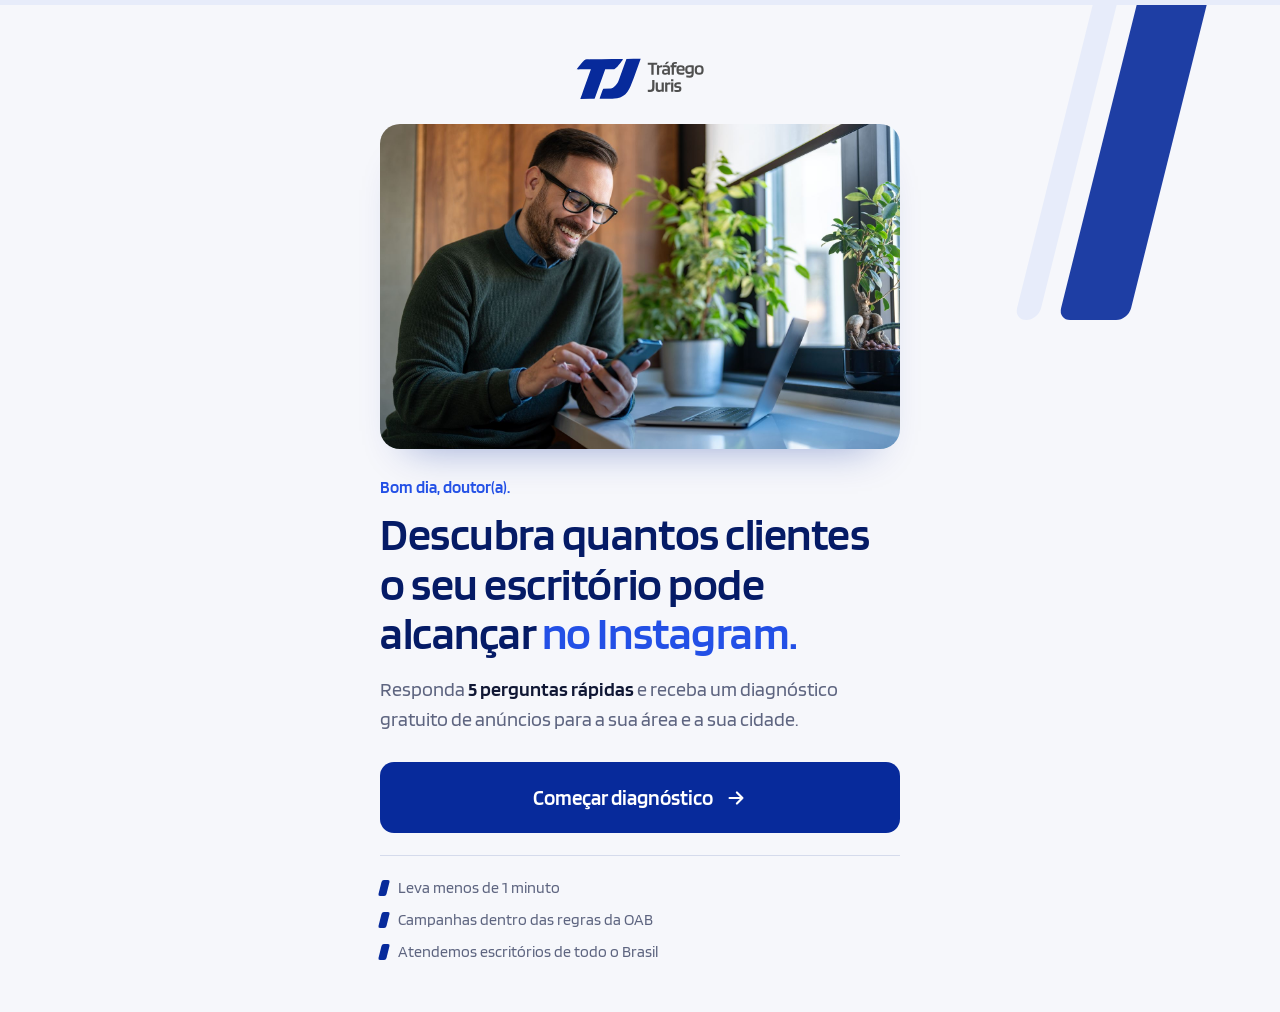
==== diagnostico/index.html @ 69cdd6fc "Quiz de diagnóstico (/diagnostico) com leads no Google Planilhas - 5 etapas no visual do site; botão" ====
<!doctype html>
<html lang="pt-BR">
<head>
<meta charset="utf-8">
<meta name="viewport" content="width=device-width, initial-scale=1">
<title>Diagnóstico gratuito — Tráfego Juris</title>
<meta name="description" content="Responda 5 perguntas rápidas e receba um diagnóstico gratuito de anúncios no Instagram para o seu escritório de advocacia.">
<meta name="theme-color" content="#072A9B">
<link rel="icon" href="../assets/img/logo-01.svg" type="image/svg+xml">
<style>
@font-face { font-family: "Blinker"; src: url("../assets/fonts/Blinker-Regular.ttf") format("truetype"); font-weight: 400; font-display: swap; }
@font-face { font-family: "Blinker"; src: url("../assets/fonts/Blinker-SemiBold.ttf") format("truetype"); font-weight: 600; font-display: swap; }

/* Mesmas cores e fonte do site (assets/style.css) */
:root {
  --blue: #072A9B; --blue-deep: #051B66; --vivid: #2350E6; --mist: #E7ECFA; --paper: #F6F7FB;
  --ink: #101734; --muted: #5E6580; --line: #D5DBEC; --signal: #FFD54A; --w: #FFFFFF;
  --f: "Blinker", "Segoe UI", system-ui, sans-serif;
  --skew: -14deg;
  --col: 560px;
}
* { box-sizing: border-box; margin: 0; padding: 0; }
html { -webkit-text-size-adjust: 100%; }
body { min-height: 100vh; min-height: 100dvh; background: var(--paper); color: var(--ink); font-family: var(--f); font-size: 18px; line-height: 1.5; -webkit-font-smoothing: antialiased; }
img { display: block; max-width: 100%; }
button, input { font: inherit; color: inherit; }
:focus-visible { outline: 3px solid var(--signal); outline-offset: 3px; border-radius: 6px; }

/* Barra de progresso */
.progress { position: fixed; inset: 0 0 auto; height: 5px; background: var(--mist); z-index: 10; }
.progress span { display: block; height: 100%; width: 0; background: var(--vivid); border-radius: 0 3px 3px 0; transition: width .5s cubic-bezier(.2,.8,.3,1); }

/* Coluna */
.wrap { max-width: var(--col); margin: 0 auto; padding: 28px 20px 48px; position: relative; }
.top { display: flex; justify-content: center; padding: 6px 0 20px; }
.top img { width: 132px; height: auto; }
/* hastes inclinadas do TJ, discretas no canto */
.bars { position: absolute; right: -50px; top: -40px; width: 150px; height: 150px; pointer-events: none; z-index: 0; }
.bars::before, .bars::after { content: ""; position: absolute; top: 0; height: 100%; transform: skewX(var(--skew)); border-radius: 0 0 12px 12px; }
.bars::before { right: 30px; width: 70px; background: var(--blue); opacity: .9; }
.bars::after { right: 120px; width: 24px; background: var(--mist); }

/* Etapas */
.step { display: none; position: relative; z-index: 1; }
.step.is-on { display: block; animation: enter .45s cubic-bezier(.2,.8,.3,1) both; }
.step.is-back { animation-name: enterBack; }
@keyframes enter { from { opacity: 0; transform: translateY(18px); } to { opacity: 1; transform: none; } }
@keyframes enterBack { from { opacity: 0; transform: translateY(-14px); } to { opacity: 1; transform: none; } }

.photo { width: 100%; height: auto; aspect-ratio: 16 / 10; object-fit: cover; border-radius: 20px; background: var(--mist); margin-bottom: 26px; box-shadow: 0 24px 40px -28px rgba(7, 42, 155, .45); }
.kicker { font-size: 17px; font-weight: 600; color: var(--vivid); margin-bottom: 8px; }
h1, h2 { font-weight: 600; color: var(--blue-deep); letter-spacing: -0.01em; line-height: 1.08; text-wrap: balance; }
h1 { font-size: clamp(34px, 8.6vw, 46px); }
h2 { font-size: clamp(27px, 6.8vw, 34px); margin-bottom: 22px; }
h1 em { font-style: normal; color: var(--vivid); }
.lead { margin-top: 16px; font-size: 20px; color: var(--muted); text-wrap: pretty; }
.lead b { color: var(--ink); font-weight: 600; }

/* Opções */
.options { display: grid; gap: 12px; }
.opt {
  display: flex; align-items: center; gap: 16px; width: 100%; text-align: left; cursor: pointer;
  background: var(--w); border: 2px solid var(--line); border-radius: 16px; padding: 18px 18px 18px 20px;
  font-size: 19px; font-weight: 600; color: var(--ink); line-height: 1.25;
  transition: border-color .2s, background-color .2s, transform .15s;
}
.opt::before { content: ""; flex: none; width: 10px; height: 22px; border-radius: 2px; background: var(--vivid); transform: skewX(var(--skew)); }
.opt .txt { flex: 1; }
.opt .txt small { display: block; margin-top: 2px; font-size: 16px; font-weight: 400; color: var(--muted); }
.opt .dot { flex: none; width: 26px; height: 26px; border-radius: 50%; border: 2px solid var(--line); display: grid; place-items: center; transition: border-color .2s, background-color .2s; }
.opt:hover { border-color: #AFC0EE; }
.opt:active { transform: scale(.99); }
.opt[aria-checked="true"] { border-color: var(--vivid); background: var(--mist); }
.opt[aria-checked="true"] .dot { border-color: var(--vivid); background: var(--vivid); }
.opt[aria-checked="true"] .dot::after { content: ""; width: 10px; height: 10px; border-radius: 50%; background: var(--w); }
.options--grid { grid-template-columns: 1fr 1fr; }
.options--grid .opt { padding: 16px 14px 16px 16px; font-size: 18px; gap: 12px; }
@media (max-width: 380px) { .options--grid { grid-template-columns: 1fr; } }

/* Botões */
.btn {
  display: inline-flex; align-items: center; justify-content: center; gap: 12px; width: 100%;
  border: 0; border-radius: 14px; padding: 20px 24px; cursor: pointer;
  background: var(--blue); color: var(--w); font-size: 21px; font-weight: 600; text-decoration: none;
  transition: background-color .2s, transform .15s;
}
.btn:hover { background: var(--blue-deep); }
.btn:active { transform: translateY(1px); }
.btn svg { width: 22px; height: 22px; }
.btn[disabled] { opacity: .5; cursor: not-allowed; }
.back { display: block; margin: 22px auto 0; background: none; border: 0; cursor: pointer; color: var(--muted); font-size: 17px; padding: 8px 12px; }
.back:hover { color: var(--blue); }

/* Abertura */
.intro .btn { margin-top: 28px; }
.trust { margin-top: 22px; padding-top: 20px; border-top: 1px solid var(--line); display: grid; gap: 8px; font-size: 16px; color: var(--muted); }
.trust li { list-style: none; display: flex; align-items: center; gap: 10px; }
.trust li::before { content: ""; width: 8px; height: 16px; border-radius: 2px; background: var(--blue); transform: skewX(var(--skew)); flex: none; }

/* Formulário */
.field { display: grid; gap: 8px; margin-bottom: 18px; }
.field label { font-size: 16px; font-weight: 600; color: var(--muted); }
.field input {
  width: 100%; background: var(--w); border: 2px solid var(--line); border-radius: 14px; padding: 18px;
  font-size: 20px; color: var(--ink); outline: none; transition: border-color .2s;
}
.field input::placeholder { color: #A3AAC4; }
.field input:focus { border-color: var(--vivid); }
.phone { display: flex; align-items: center; background: var(--w); border: 2px solid var(--line); border-radius: 14px; transition: border-color .2s; }
.phone:focus-within { border-color: var(--vivid); }
.phone span { padding-left: 18px; font-size: 20px; font-weight: 600; color: var(--muted); }
.phone input { border: 0; padding-left: 10px; }
.field .err { font-size: 15px; color: #C2413B; min-height: 1em; }
.safe { display: flex; align-items: center; gap: 8px; font-size: 15px; color: var(--muted); margin: 4px 0 18px; }
.safe svg { width: 18px; height: 18px; flex: none; }

/* Fim */
.done { text-align: center; }
.done .check { width: 84px; height: 84px; margin: 20px auto 22px; border-radius: 50%; background: var(--vivid); display: grid; place-items: center; }
.done .check svg { width: 42px; height: 42px; }
.done .lead { margin-bottom: 28px; }

@media (min-width: 720px) {
  .wrap { padding-top: 48px; }
  .bars { position: fixed; right: 6%; width: 180px; height: 360px; }
}
@media (prefers-reduced-motion: reduce) {
  *, *::before, *::after { animation: none !important; transition: none !important; }
}
</style>
</head>
<body>

<div class="progress" aria-hidden="true"><span id="bar"></span></div>
<div class="bars" aria-hidden="true"></div>

<main class="wrap">
  <header class="top"><a href="../" aria-label="Tráfego Juris, ir para o site"><img src="../assets/img/logo-01.svg" alt="Tráfego Juris" width="132" height="50"></a></header>

  <!-- 0 · Abertura -->
  <section class="step intro is-on" data-step="0">
    <img class="photo" src="../assets/img/hero.jpg" alt="Advogado sorrindo ao ler uma mensagem no celular" width="1600" height="1067">
    <p class="kicker" id="greet">Olá, doutor(a).</p>
    <h1>Descubra quantos clientes o seu escritório pode alcançar <em>no Instagram.</em></h1>
    <p class="lead">Responda <b>5 perguntas rápidas</b> e receba um diagnóstico gratuito de anúncios para a sua área e a sua cidade.</p>
    <button class="btn" type="button" data-next>Começar diagnóstico
      <svg viewBox="0 0 24 24" fill="none" stroke="currentColor" stroke-width="2.4" stroke-linecap="round" stroke-linejoin="round" aria-hidden="true"><path d="M5 12h14M13 6l6 6-6 6"/></svg></button>
    <ul class="trust">
      <li>Leva menos de 1 minuto</li>
      <li>Campanhas dentro das regras da OAB</li>
      <li>Atendemos escritórios de todo o Brasil</li>
    </ul>
  </section>

  <!-- 1 · Área -->
  <section class="step" data-step="1" data-key="area">
    <p class="kicker">Etapa 1 de 5</p>
    <h2>Qual é a principal área de atuação do escritório?</h2>
    <div class="options options--grid" role="radiogroup" aria-label="Área de atuação"></div>
    <button class="back" type="button" data-back>← Voltar</button>
  </section>

  <!-- 2 · Desafio -->
  <section class="step" data-step="2" data-key="desafio">
    <img class="photo" src="../assets/img/problema.jpg" alt="Advogado preocupado ao telefone" width="1600" height="1067">
    <p class="kicker">Etapa 2 de 5</p>
    <h2>Qual é o maior desafio do escritório hoje?</h2>
    <div class="options" role="radiogroup" aria-label="Maior desafio"></div>
    <button class="back" type="button" data-back>← Voltar</button>
  </section>

  <!-- 3 · Atendimento -->
  <section class="step" data-step="3" data-key="atendimento">
    <img class="photo" src="../assets/img/atendimento.jpg" alt="Advogada atendendo uma cliente" width="1600" height="1067">
    <p class="kicker">Etapa 3 de 5</p>
    <h2>Quem vai atender os novos contatos que chegarem pelo WhatsApp?</h2>
    <div class="options" role="radiogroup" aria-label="Quem atende"></div>
    <button class="back" type="button" data-back>← Voltar</button>
  </section>

  <!-- 4 · Investimento -->
  <section class="step" data-step="4" data-key="investimento">
    <img class="photo" src="../assets/img/video.jpg" alt="Especialista em uma chamada de vídeo" width="1600" height="1067">
    <p class="kicker">Etapa 4 de 5</p>
    <h2>Quanto o escritório pode investir por mês em anúncios, sem contar a gestão?</h2>
    <div class="options" role="radiogroup" aria-label="Investimento mensal em anúncios"></div>
    <button class="back" type="button" data-back>← Voltar</button>
  </section>

  <!-- 5 · Contato -->
  <section class="step" data-step="5">
    <p class="kicker">Etapa 5 de 5</p>
    <h2>Último passo. Para onde enviamos o seu diagnóstico?</h2>
    <form id="form" novalidate>
      <div class="field">
        <label for="nome">Seu nome</label>
        <input id="nome" name="nome" type="text" autocomplete="name" placeholder="Dra. Ana Souza" required>
        <span class="err" id="err-nome"></span>
      </div>
      <div class="field">
        <label for="whats">WhatsApp</label>
        <div class="phone"><span>+55</span><input id="whats" name="whats" type="tel" inputmode="numeric" autocomplete="tel-national" placeholder="(11) 99999-9999" required></div>
        <span class="err" id="err-whats"></span>
      </div>
      <div class="field">
        <label for="cidade">Cidade e estado do escritório</label>
        <input id="cidade" name="cidade" type="text" autocomplete="address-level2" placeholder="Curitiba, PR" required>
        <span class="err" id="err-cidade"></span>
      </div>
      <p class="safe"><svg viewBox="0 0 24 24" fill="none" stroke="currentColor" stroke-width="2" stroke-linecap="round" stroke-linejoin="round" aria-hidden="true"><path d="M12 22s8-4 8-10V5l-8-3-8 3v7c0 6 8 10 8 10z"/></svg>Usamos seus dados só para enviar o diagnóstico.</p>
      <button class="btn" type="submit" id="send">Quero meu diagnóstico
        <svg viewBox="0 0 24 24" fill="none" stroke="currentColor" stroke-width="2.4" stroke-linecap="round" stroke-linejoin="round" aria-hidden="true"><path d="M5 12h14M13 6l6 6-6 6"/></svg></button>
    </form>
    <button class="back" type="button" data-back>← Voltar</button>
  </section>

  <!-- 6 · Fim -->
  <section class="step done" data-step="6">
    <div class="check"><svg viewBox="0 0 24 24" fill="none" stroke="#fff" stroke-width="2.8" stroke-linecap="round" stroke-linejoin="round" aria-hidden="true"><path d="m5 12.5 4.5 4.5L19 7.5"/></svg></div>
    <h2 id="done-title">Pronto!</h2>
    <p class="lead" id="done-text">Obrigado pelas respostas. Agora conheça como a Tráfego Juris trabalha.</p>
    <a class="btn" id="to-site" href="../">Conhecer a Tráfego Juris
      <svg viewBox="0 0 24 24" fill="none" stroke="currentColor" stroke-width="2.4" stroke-linecap="round" stroke-linejoin="round" aria-hidden="true"><path d="M5 12h14M13 6l6 6-6 6"/></svg></a>
  </section>
</main>

<script>
// ===== Configuração =====
// Para onde o botão final leva: o site da Tráfego Juris.
const SITE_URL = "../";
// Para onde vão as respostas (Google Planilhas via Apps Script, Formspree, CRM...).
// Enquanto estiver vazio, as respostas NÃO são salvas em lugar nenhum.
const LEAD_ENDPOINT = "https://script.google.com/macros/s/AKfycbwpUTADCEGY67j35GkOzN_wQrlCesWlPKS736ASuuKDE-kk_YdPCk0fCTbrKU7n2iy2zw/exec";

const QUESTIONS = {
  area: ["Previdenciário", "Trabalhista", "Família", "Criminal", "Bancário e consumidor", "Saúde", "Imobiliário", "Tributário e empresarial", "Outra área"],
  desafio: [
    ["Dependo principalmente de indicações", "Tem mês cheio e mês parado"],
    ["Já impulsionei posts, mas não vieram clientes", "Ganhei curtidas, não conversas"],
    ["Recebo contatos, mas poucos viram contratos", "Falta qualificar quem chega"],
    ["Quero crescer com previsibilidade", "Já tenho processo e quero escalar"],
  ],
  atendimento: [["Eu mesmo(a)"], ["Meu sócio ou outro advogado"], ["Secretária, estagiário ou equipe"]],
  investimento: [["Até R$ 1.000 por mês"], ["De R$ 1.000 a R$ 2.000 por mês"], ["Acima de R$ 2.000 por mês"], ["Ainda não sei, quero orientação"]],
};

const steps = [...document.querySelectorAll(".step")];
const bar = document.getElementById("bar");
const answers = {};
let current = 0;

// Saudação pelo horário
const h = new Date().getHours();
document.getElementById("greet").textContent = (h < 12 ? "Bom dia" : h < 18 ? "Boa tarde" : "Boa noite") + ", doutor(a).";

// Monta as opções
steps.forEach((s) => {
  const key = s.dataset.key; if (!key) return;
  const box = s.querySelector(".options");
  QUESTIONS[key].forEach((o) => {
    const [label, hint] = Array.isArray(o) ? o : [o];
    const b = document.createElement("button");
    b.type = "button"; b.className = "opt"; b.setAttribute("role", "radio"); b.setAttribute("aria-checked", "false");
    b.innerHTML = `<span class="txt"></span><span class="dot" aria-hidden="true"></span>`;
    b.querySelector(".txt").textContent = label;
    if (hint) { const sm = document.createElement("small"); sm.textContent = hint; b.querySelector(".txt").appendChild(sm); }
    b.addEventListener("click", () => {
      box.querySelectorAll(".opt").forEach((x) => x.setAttribute("aria-checked", "false"));
      b.setAttribute("aria-checked", "true");
      answers[key] = label;
      setTimeout(() => go(current + 1), 320);   // avança sozinho, depois de mostrar a escolha
    });
    box.appendChild(b);
  });
});

function go(n, back = false) {
  steps[current].classList.remove("is-on", "is-back");
  current = Math.max(0, Math.min(steps.length - 1, n));
  const s = steps[current];
  s.classList.add("is-on"); s.classList.toggle("is-back", back);
  bar.style.width = (Math.min(current, 5) / 5) * 100 + "%";
  window.scrollTo({ top: 0, behavior: "smooth" });
  const focusable = s.querySelector("h1, h2");
  if (focusable) { focusable.setAttribute("tabindex", "-1"); focusable.focus({ preventScroll: true }); }
}
document.querySelectorAll("[data-next]").forEach((b) => b.addEventListener("click", () => go(current + 1)));
document.querySelectorAll("[data-back]").forEach((b) => b.addEventListener("click", () => go(current - 1, true)));

// Máscara do WhatsApp: (11) 99999-9999
const whats = document.getElementById("whats");
whats.addEventListener("input", () => {
  const d = whats.value.replace(/\D/g, "").slice(0, 11);
  let v = d;
  if (d.length > 2) v = `(${d.slice(0, 2)}) ${d.slice(2)}`;
  if (d.length > 7) v = `(${d.slice(0, 2)}) ${d.slice(2, d.length - 4)}-${d.slice(-4)}`;
  whats.value = v;
});

document.getElementById("form").addEventListener("submit", async (e) => {
  e.preventDefault();
  const nome = document.getElementById("nome"), cidade = document.getElementById("cidade");
  const digits = whats.value.replace(/\D/g, "");
  const errs = {
    nome: nome.value.trim().length < 2 ? "Escreva seu nome." : "",
    whats: digits.length < 10 ? "Confira o número com DDD." : "",
    cidade: cidade.value.trim().length < 2 ? "Escreva a cidade e o estado." : "",
  };
  Object.entries(errs).forEach(([k, m]) => { document.getElementById("err-" + k).textContent = m; });
  const first = Object.keys(errs).find((k) => errs[k]);
  if (first) { (first === "whats" ? whats : document.getElementById(first)).focus(); return; }

  const lead = { ...answers, nome: nome.value.trim(), whatsapp: "+55" + digits, cidade: cidade.value.trim(), pagina: location.href.split("?")[0] };
  const btn = document.getElementById("send");
  btn.disabled = true;
  if (LEAD_ENDPOINT) {
    try {
      await fetch(LEAD_ENDPOINT, { method: "POST", mode: "no-cors", headers: { "Content-Type": "text/plain;charset=utf-8" }, body: JSON.stringify(lead) });
    } catch (_) { /* segue para a tela final mesmo se a rede falhar */ }
  }
  btn.disabled = false;
  document.getElementById("done-title").textContent = `Pronto, ${lead.nome.split(" ")[0]}!`;
  // só diz que recebeu quando as respostas de fato foram enviadas para algum lugar
  if (LEAD_ENDPOINT) document.getElementById("done-text").textContent = "Recebemos suas respostas. Enquanto preparamos o seu diagnóstico, conheça como a Tráfego Juris trabalha.";
  document.getElementById("to-site").href = SITE_URL;
  go(6);
});
</script>
</body>
</html>
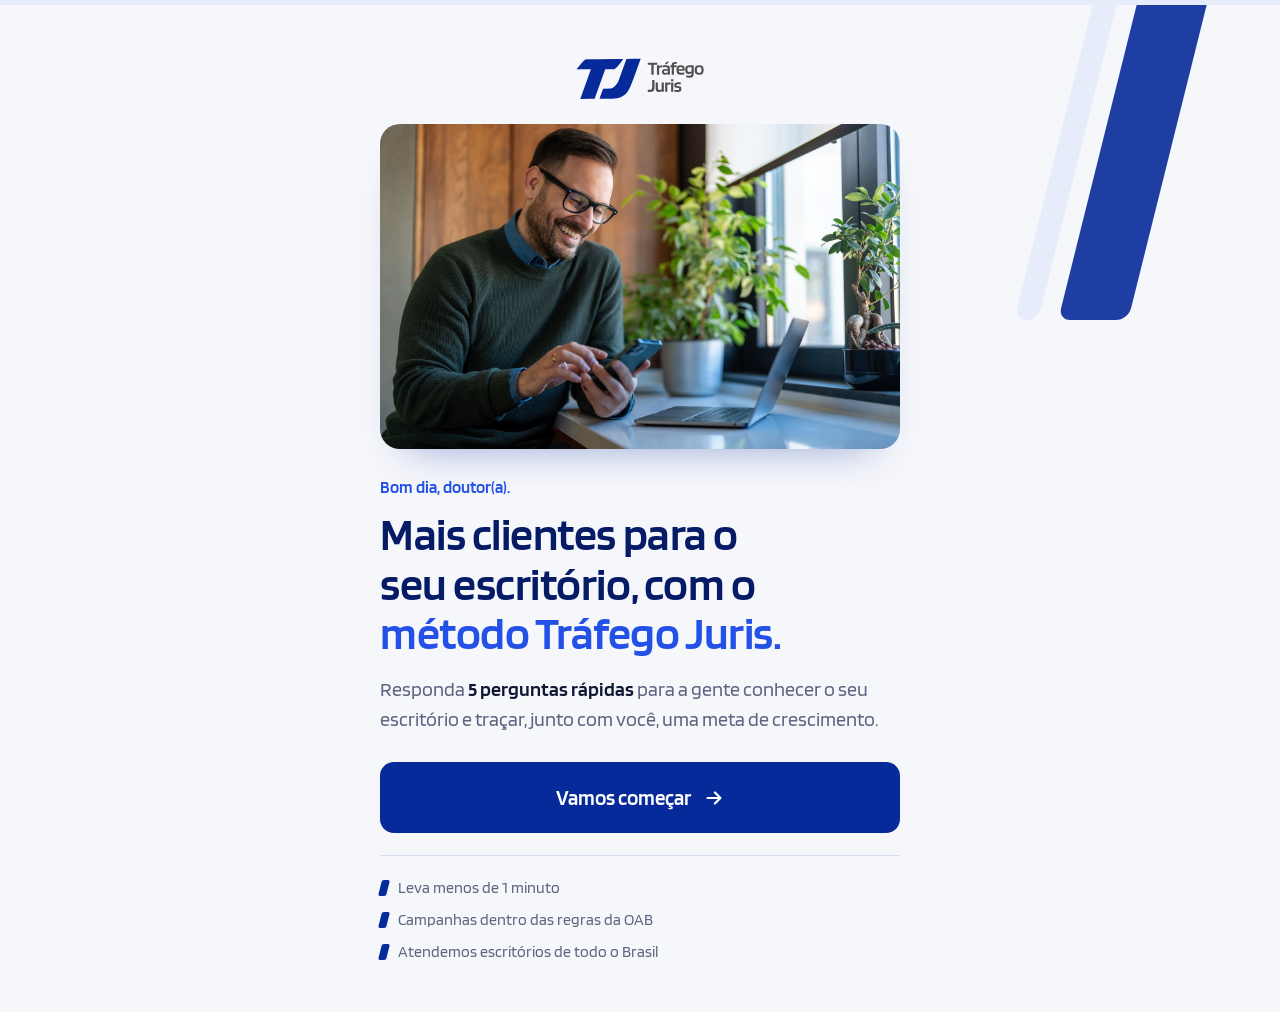
==== commit 8004db97: "Quiz: texto institucional (método Tráfego Juris e meta), sem "diagnóstico gratuito" Co-Authored-By: " ====
--- a/diagnostico/index.html
+++ b/diagnostico/index.html
@@ -3,8 +3,8 @@
 <head>
 <meta charset="utf-8">
 <meta name="viewport" content="width=device-width, initial-scale=1">
-<title>Diagnóstico gratuito — Tráfego Juris</title>
-<meta name="description" content="Responda 5 perguntas rápidas e receba um diagnóstico gratuito de anúncios no Instagram para o seu escritório de advocacia.">
+<title>Método Tráfego Juris</title>
+<meta name="description" content="Responda 5 perguntas rápidas para conhecermos o seu escritório e traçarmos juntos uma meta para alcançar mais clientes.">
 <meta name="theme-color" content="#072A9B">
 <link rel="icon" href="../assets/img/logo-01.svg" type="image/svg+xml">
 <style>
@@ -88,6 +88,9 @@
 .btn:active { transform: translateY(1px); }
 .btn svg { width: 22px; height: 22px; }
 .btn[disabled] { opacity: .5; cursor: not-allowed; }
+.btn--wa { background: #25D366; color: #fff; }
+.btn--wa:hover { background: #1EB457; }
+.btn--wa svg { width: 26px; height: 26px; }
 .back { display: block; margin: 22px auto 0; background: none; border: 0; cursor: pointer; color: var(--muted); font-size: 17px; padding: 8px 12px; }
 .back:hover { color: var(--blue); }
 
@@ -141,9 +144,9 @@
   <section class="step intro is-on" data-step="0">
     <img class="photo" src="../assets/img/hero.jpg" alt="Advogado sorrindo ao ler uma mensagem no celular" width="1600" height="1067">
     <p class="kicker" id="greet">Olá, doutor(a).</p>
-    <h1>Descubra quantos clientes o seu escritório pode alcançar <em>no Instagram.</em></h1>
-    <p class="lead">Responda <b>5 perguntas rápidas</b> e receba um diagnóstico gratuito de anúncios para a sua área e a sua cidade.</p>
-    <button class="btn" type="button" data-next>Começar diagnóstico
+    <h1>Mais clientes para o seu escritório, com o <em>método Tráfego Juris.</em></h1>
+    <p class="lead">Responda <b>5 perguntas rápidas</b> para a gente conhecer o seu escritório e traçar, junto com você, uma meta de crescimento.</p>
+    <button class="btn" type="button" data-next>Vamos começar
       <svg viewBox="0 0 24 24" fill="none" stroke="currentColor" stroke-width="2.4" stroke-linecap="round" stroke-linejoin="round" aria-hidden="true"><path d="M5 12h14M13 6l6 6-6 6"/></svg></button>
     <ul class="trust">
       <li>Leva menos de 1 minuto</li>
@@ -190,7 +193,7 @@
   <!-- 5 · Contato -->
   <section class="step" data-step="5">
     <p class="kicker">Etapa 5 de 5</p>
-    <h2>Último passo. Para onde enviamos o seu diagnóstico?</h2>
+    <h2>Último passo. Conte um pouco sobre você.</h2>
     <form id="form" novalidate>
       <div class="field">
         <label for="nome">Seu nome</label>
@@ -198,17 +201,12 @@
         <span class="err" id="err-nome"></span>
       </div>
       <div class="field">
-        <label for="whats">WhatsApp</label>
-        <div class="phone"><span>+55</span><input id="whats" name="whats" type="tel" inputmode="numeric" autocomplete="tel-national" placeholder="(11) 99999-9999" required></div>
-        <span class="err" id="err-whats"></span>
-      </div>
-      <div class="field">
         <label for="cidade">Cidade e estado do escritório</label>
         <input id="cidade" name="cidade" type="text" autocomplete="address-level2" placeholder="Curitiba, PR" required>
         <span class="err" id="err-cidade"></span>
       </div>
-      <p class="safe"><svg viewBox="0 0 24 24" fill="none" stroke="currentColor" stroke-width="2" stroke-linecap="round" stroke-linejoin="round" aria-hidden="true"><path d="M12 22s8-4 8-10V5l-8-3-8 3v7c0 6 8 10 8 10z"/></svg>Usamos seus dados só para enviar o diagnóstico.</p>
-      <button class="btn" type="submit" id="send">Quero meu diagnóstico
+      <p class="safe"><svg viewBox="0 0 24 24" fill="none" stroke="currentColor" stroke-width="2" stroke-linecap="round" stroke-linejoin="round" aria-hidden="true"><path d="M12 22s8-4 8-10V5l-8-3-8 3v7c0 6 8 10 8 10z"/></svg>Usamos seus dados só para conversar com você sobre a sua meta.</p>
+      <button class="btn btn--wa" type="submit" id="send">Fale agora com a gente
         <svg viewBox="0 0 24 24" fill="none" stroke="currentColor" stroke-width="2.4" stroke-linecap="round" stroke-linejoin="round" aria-hidden="true"><path d="M5 12h14M13 6l6 6-6 6"/></svg></button>
     </form>
     <button class="back" type="button" data-back>← Voltar</button>
@@ -218,19 +216,19 @@
   <section class="step done" data-step="6">
     <div class="check"><svg viewBox="0 0 24 24" fill="none" stroke="#fff" stroke-width="2.8" stroke-linecap="round" stroke-linejoin="round" aria-hidden="true"><path d="m5 12.5 4.5 4.5L19 7.5"/></svg></div>
     <h2 id="done-title">Pronto!</h2>
-    <p class="lead" id="done-text">Obrigado pelas respostas. Agora conheça como a Tráfego Juris trabalha.</p>
-    <a class="btn" id="to-site" href="../">Conhecer a Tráfego Juris
-      <svg viewBox="0 0 24 24" fill="none" stroke="currentColor" stroke-width="2.4" stroke-linecap="round" stroke-linejoin="round" aria-hidden="true"><path d="M5 12h14M13 6l6 6-6 6"/></svg></a>
+    <p class="lead" id="done-text">Abrindo o WhatsApp com as suas respostas. Se ele não abrir sozinho, toque no botão abaixo.</p>
+    <a class="btn btn--wa" id="to-wa" href="#" target="_blank" rel="noopener">
+      <svg viewBox="0 0 32 32" aria-hidden="true"><path fill="currentColor" d="M16 3a13 13 0 0 0-11.2 19.6L3 29l6.6-1.7A13 13 0 1 0 16 3Zm0 23.6c-2 0-4-.6-5.7-1.6l-.4-.2-3.9 1 1-3.8-.3-.4A10.6 10.6 0 1 1 16 26.6Zm5.8-7.9c-.3-.2-1.9-.9-2.2-1-.3-.1-.5-.2-.7.2-.2.3-.8 1-1 1.2-.2.2-.4.2-.7.1a8.7 8.7 0 0 1-4.3-3.8c-.3-.6.3-.5.9-1.7.1-.2 0-.4 0-.6l-1-2.4c-.3-.6-.5-.5-.7-.5h-.6c-.2 0-.6.1-.9.4-.3.3-1.2 1.1-1.2 2.8s1.2 3.3 1.4 3.5c.2.2 2.4 3.7 5.8 5.1 2.2.9 3 1 4.1.8.7-.1 1.9-.8 2.2-1.5.3-.8.3-1.4.2-1.5-.1-.2-.3-.3-.6-.4Z"/></svg>
+      Abrir o WhatsApp</a>
   </section>
 </main>
 
 <script>
 // ===== Configuração =====
-// Para onde o botão final leva: o site da Tráfego Juris.
-const SITE_URL = "../";
-// Para onde vão as respostas (Google Planilhas via Apps Script, Formspree, CRM...).
-// Enquanto estiver vazio, as respostas NÃO são salvas em lugar nenhum.
-const LEAD_ENDPOINT = "https://script.google.com/macros/s/AKfycbwpUTADCEGY67j35GkOzN_wQrlCesWlPKS736ASuuKDE-kk_YdPCk0fCTbrKU7n2iy2zw/exec";
+// WhatsApp da Tráfego Juris que recebe a conversa (só dígitos: 55 + DDD + número).
+// PROVISÓRIO: troque pelo número real (o mesmo de assets/script.js do site).
+const WHATSAPP = "5500000000000";
+// As respostas não são salvas em lugar nenhum: elas vão só na mensagem do WhatsApp.
 
 const QUESTIONS = {
   area: ["Previdenciário", "Trabalhista", "Família", "Criminal", "Bancário e consumidor", "Saúde", "Imobiliário", "Tributário e empresarial", "Outra área"],
@@ -287,43 +285,38 @@
 document.querySelectorAll("[data-next]").forEach((b) => b.addEventListener("click", () => go(current + 1)));
 document.querySelectorAll("[data-back]").forEach((b) => b.addEventListener("click", () => go(current - 1, true)));
 
-// Máscara do WhatsApp: (11) 99999-9999
-const whats = document.getElementById("whats");
-whats.addEventListener("input", () => {
-  const d = whats.value.replace(/\D/g, "").slice(0, 11);
-  let v = d;
-  if (d.length > 2) v = `(${d.slice(0, 2)}) ${d.slice(2)}`;
-  if (d.length > 7) v = `(${d.slice(0, 2)}) ${d.slice(2, d.length - 4)}-${d.slice(-4)}`;
-  whats.value = v;
-});
-
-document.getElementById("form").addEventListener("submit", async (e) => {
+// O telefone não é pedido: ao tocar no botão, a conversa abre no WhatsApp da pessoa e o número aparece lá.
+document.getElementById("form").addEventListener("submit", (e) => {
   e.preventDefault();
   const nome = document.getElementById("nome"), cidade = document.getElementById("cidade");
-  const digits = whats.value.replace(/\D/g, "");
   const errs = {
     nome: nome.value.trim().length < 2 ? "Escreva seu nome." : "",
-    whats: digits.length < 10 ? "Confira o número com DDD." : "",
     cidade: cidade.value.trim().length < 2 ? "Escreva a cidade e o estado." : "",
   };
   Object.entries(errs).forEach(([k, m]) => { document.getElementById("err-" + k).textContent = m; });
   const first = Object.keys(errs).find((k) => errs[k]);
-  if (first) { (first === "whats" ? whats : document.getElementById(first)).focus(); return; }
-
-  const lead = { ...answers, nome: nome.value.trim(), whatsapp: "+55" + digits, cidade: cidade.value.trim(), pagina: location.href.split("?")[0] };
-  const btn = document.getElementById("send");
-  btn.disabled = true;
-  if (LEAD_ENDPOINT) {
-    try {
-      await fetch(LEAD_ENDPOINT, { method: "POST", mode: "no-cors", headers: { "Content-Type": "text/plain;charset=utf-8" }, body: JSON.stringify(lead) });
-    } catch (_) { /* segue para a tela final mesmo se a rede falhar */ }
-  }
-  btn.disabled = false;
+  if (first) { document.getElementById(first).focus(); return; }
+
+  const lead = { nome: nome.value.trim(), cidade: cidade.value.trim() };
+
+  // Mensagem pronta no WhatsApp com as respostas do quiz
+  const msg = [
+    `Olá! Sou ${lead.nome}, de ${lead.cidade}. Respondi o questionário no site da Tráfego Juris.`,
+    "",
+    `Área: ${answers.area || "-"}`,
+    `Maior desafio: ${answers.desafio || "-"}`,
+    `Quem atende: ${answers.atendimento || "-"}`,
+    `Investimento em anúncios: ${answers.investimento || "-"}`,
+    "",
+    "Quero conversar sobre a meta do meu escritório.",
+  ].join("\n");
+  const waUrl = `https://wa.me/${WHATSAPP}?text=${encodeURIComponent(msg)}`;
+
   document.getElementById("done-title").textContent = `Pronto, ${lead.nome.split(" ")[0]}!`;
-  // só diz que recebeu quando as respostas de fato foram enviadas para algum lugar
-  if (LEAD_ENDPOINT) document.getElementById("done-text").textContent = "Recebemos suas respostas. Enquanto preparamos o seu diagnóstico, conheça como a Tráfego Juris trabalha.";
-  document.getElementById("to-site").href = SITE_URL;
+  document.getElementById("to-wa").href = waUrl;
   go(6);
+  // abre o WhatsApp na mesma aba (no celular, abre o app); o botão fica como plano B
+  setTimeout(() => { location.href = waUrl; }, 700);
 });
 </script>
 </body>
